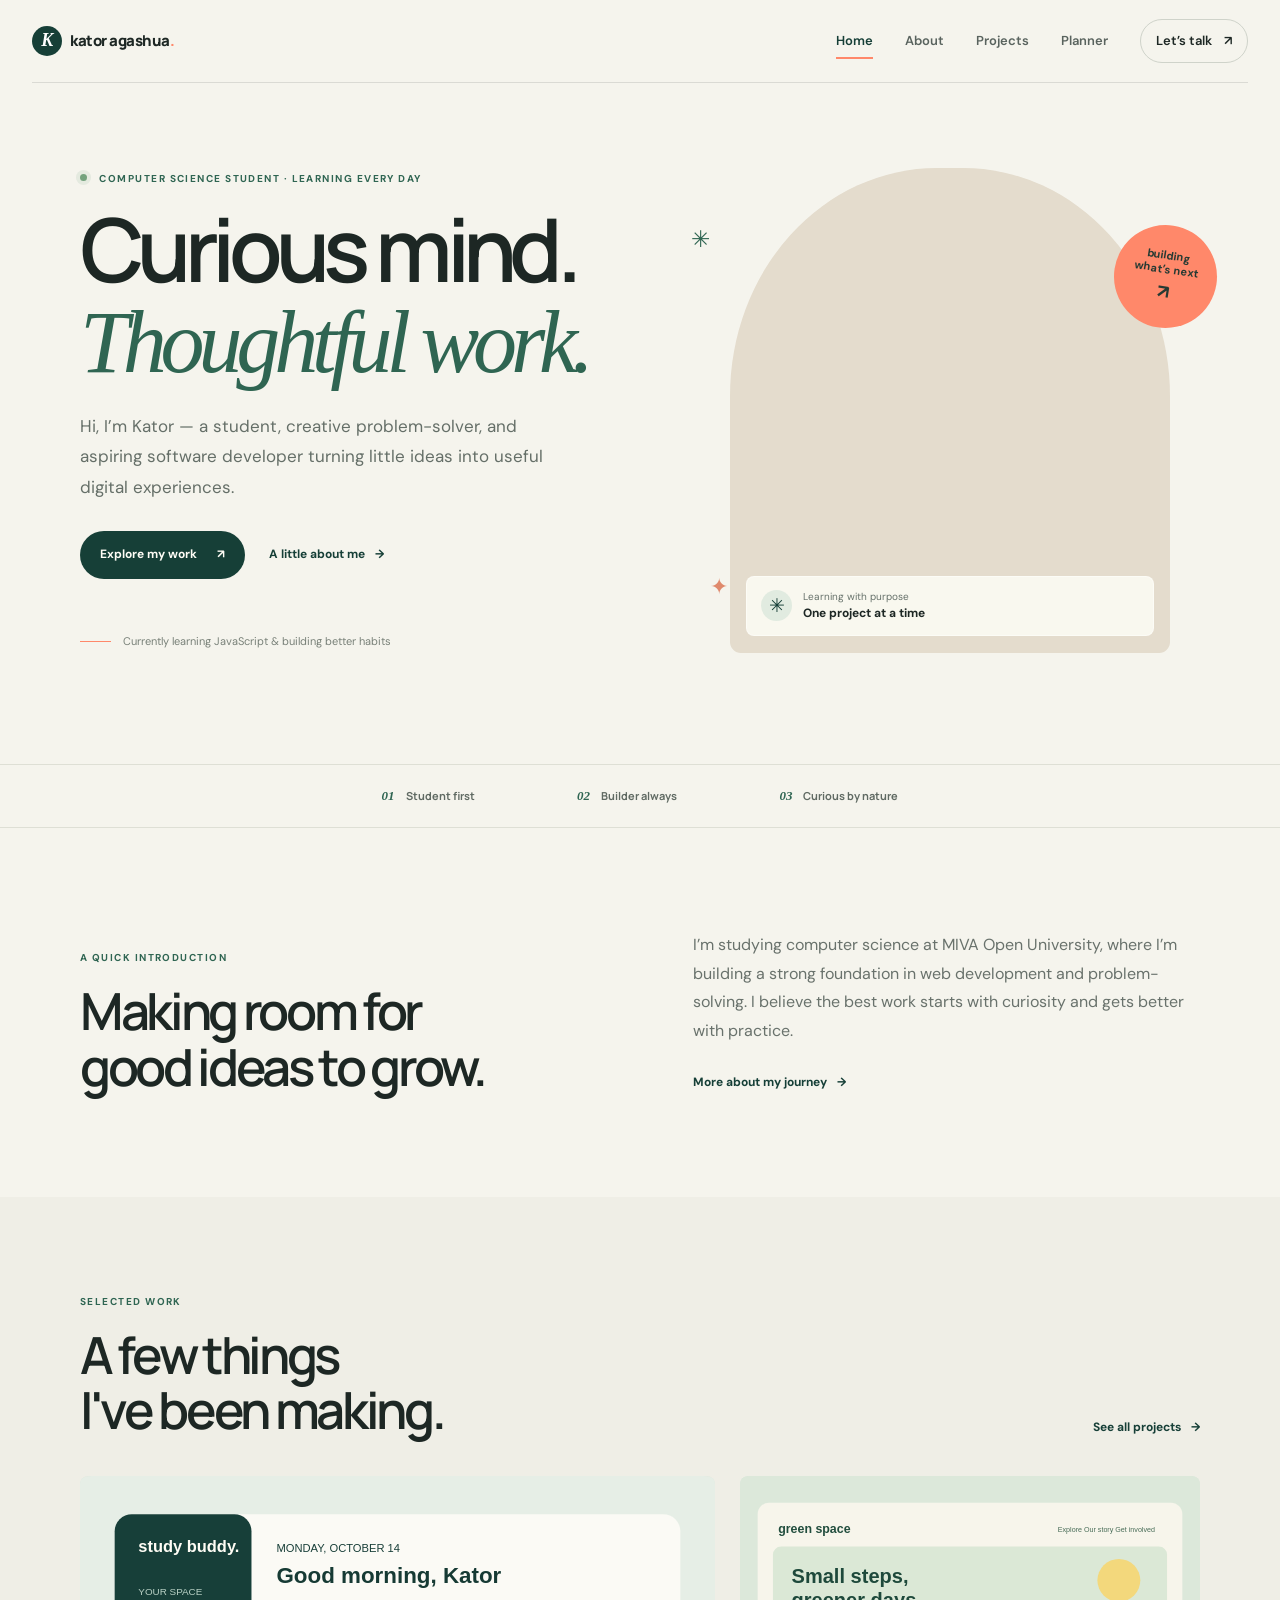
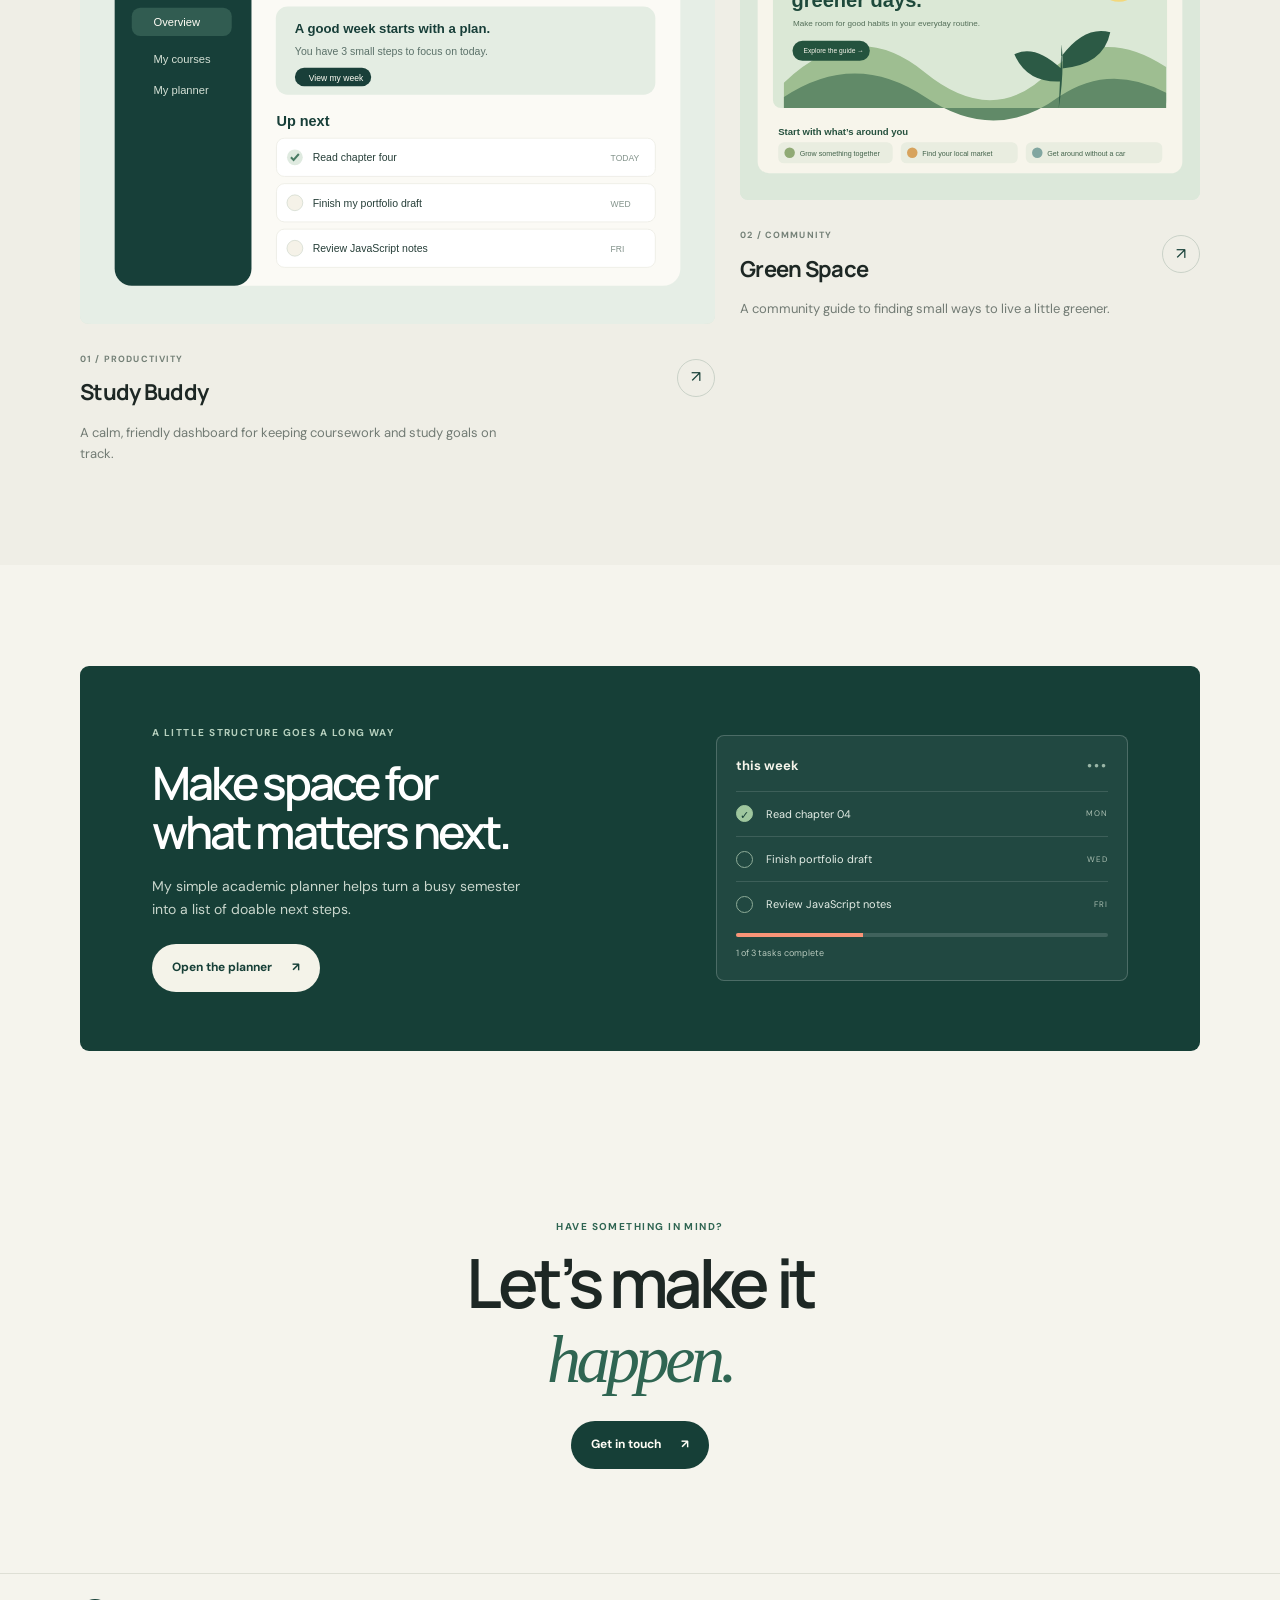
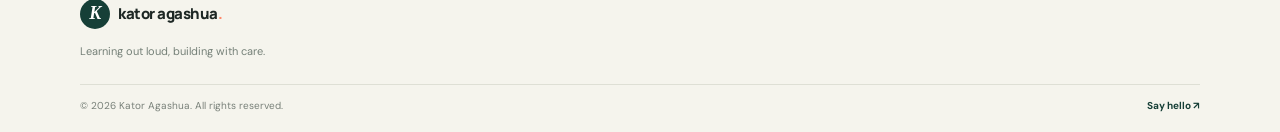
==== index.html @ d17120e2 "Student-portfolio: First commit" ====
<!doctype html>
<html lang="en">
  <head>
    <meta charset="utf-8">
    <meta name="viewport" content="width=device-width, initial-scale=1">
    <meta name="description" content="Meet Kator Agashua, a computer science student creating useful, thoughtful digital experiences.">
    <meta name="theme-color" content="#f5f4ed">
    <title>Kator Agashua — Student Portfolio</title>
    <link rel="preconnect" href="https://fonts.googleapis.com">
    <link rel="preconnect" href="https://fonts.gstatic.com" crossorigin>
    <link href="https://fonts.googleapis.com/css2?family=DM+Sans:wght@400;500;600;700&family=Manrope:wght@400;500;600;700;800&display=swap" rel="stylesheet">
    <link rel="stylesheet" href="styles.css">
    <script src="script.js" defer></script>
  </head>
  <body>
    <a class="skip-link" href="#main">Skip to content</a>
    <header class="site-header">
      <a class="wordmark" href="index.html" aria-label="Kator Agashua home"><span class="wordmark-mark">K</span> kator agashua<span class="wordmark-period">.</span></a>
      <button class="menu-toggle" type="button" aria-expanded="false" aria-controls="primary-nav" aria-label="Open navigation menu"><span></span><span></span></button>
      <nav class="site-nav" id="primary-nav" aria-label="Main navigation">
        <a class="nav-link" href="index.html">Home</a><a class="nav-link" href="about.html">About</a><a class="nav-link" href="projects.html">Projects</a><a class="nav-link" href="planner.html">Planner</a><a class="nav-link nav-contact" href="contact.html">Let’s talk <span aria-hidden="true">↗</span></a>
      </nav>
    </header>
    <main id="main">
      <section class="hero section-wrap">
        <div class="hero-copy">
          <p class="eyebrow"><span class="status-dot"></span> Computer science student · Learning every day</p>
          <h1>Curious mind.<br><span class="highlight">Thoughtful work.</span></h1>
          <p class="hero-lede">Hi, I’m Kator — a student, creative problem-solver, and aspiring software developer turning little ideas into useful digital experiences.</p>
          <div class="hero-actions"><a class="button button-dark" href="projects.html">Explore my work <span aria-hidden="true">↗</span></a><a class="text-link" href="about.html">A little about me <span aria-hidden="true">→</span></a></div>
          <div class="hero-note"><span class="note-line"></span><span>Currently learning JavaScript &amp; building better habits</span></div>
        </div>
        <div class="hero-visual">
          <div class="portrait-frame">
            <img class="portrait-image" src="https://images.unsplash.com/photo-1534528741775-53994a69daeb?auto=format&amp;fit=crop&amp;w=840&amp;q=85" data-fallback="assets/student-portrait.svg" alt="Portrait of Kator">
            <div class="portrait-caption"><span class="caption-icon" aria-hidden="true">✳</span><span>Learning with purpose<br><strong>One project at a time</strong></span></div>
          </div>
          <div class="hero-sticker" aria-hidden="true"><span>building<br>what’s next</span><span class="sticker-arrow">↗</span></div>
          <span class="hero-sparkle sparkle-one" aria-hidden="true">✳</span><span class="hero-sparkle sparkle-two" aria-hidden="true">✦</span>
        </div>
      </section>

      <section class="intro-strip" aria-label="Portfolio introduction">
        <p><span>01</span> Student first</p><p><span>02</span> Builder always</p><p><span>03</span> Curious by nature</p>
      </section>

      <section class="section-wrap home-about section-space">
        <div class="section-heading"><p class="eyebrow">A quick introduction</p><h2>Making room for<br>good ideas to grow.</h2></div>
        <div class="home-about-copy"><p>I’m studying computer science at MIVA Open University, where I’m building a strong foundation in web development and problem-solving. I believe the best work starts with curiosity and gets better with practice.</p><a class="text-link" href="about.html">More about my journey <span aria-hidden="true">→</span></a></div>
      </section>

      <section class="featured-section section-space">
        <div class="section-wrap">
          <div class="section-heading heading-row"><div><p class="eyebrow">Selected work</p><h2>A few things<br>I've been making.</h2></div><a class="text-link desktop-link" href="projects.html">See all projects <span aria-hidden="true">→</span></a></div>
          <div class="project-grid">
            <a class="project-card project-card-large" href="projects.html#study-buddy">
              <img src="assets/study-buddy.svg" alt="Study Buddy dashboard project preview" loading="lazy">
              <div class="project-meta"><div><span class="project-category">01 / PRODUCTIVITY</span><h3>Study Buddy</h3></div><span class="round-arrow" aria-hidden="true">↗</span></div>
              <p>A calm, friendly dashboard for keeping coursework and study goals on track.</p>
            </a>
            <a class="project-card" href="projects.html#green-space">
              <img src="assets/green-space.svg" alt="Green Space community project preview" loading="lazy">
              <div class="project-meta"><div><span class="project-category">02 / COMMUNITY</span><h3>Green Space</h3></div><span class="round-arrow" aria-hidden="true">↗</span></div>
              <p>A community guide to finding small ways to live a little greener.</p>
            </a>
          </div>
          <a class="text-link mobile-link" href="projects.html">See all projects <span aria-hidden="true">→</span></a>
        </div>
      </section>

      <section class="planner-callout section-wrap">
        <div><p class="eyebrow">A little structure goes a long way</p><h2>Make space for<br>what matters next.</h2><p>My simple academic planner helps turn a busy semester into a list of doable next steps.</p><a class="button button-light" href="planner.html">Open the planner <span aria-hidden="true">↗</span></a></div>
        <div class="planner-preview" aria-hidden="true"><div class="preview-top"><span>this week</span><span class="preview-dots">•••</span></div><div class="preview-task"><span class="preview-check checked">✓</span><span>Read chapter 04</span><small>MON</small></div><div class="preview-task"><span class="preview-check"></span><span>Finish portfolio draft</span><small>WED</small></div><div class="preview-task"><span class="preview-check"></span><span>Review JavaScript notes</span><small>FRI</small></div><div class="preview-progress"><span></span></div><small class="preview-caption">1 of 3 tasks complete</small></div>
      </section>

      <section class="closing-cta section-wrap"><p class="eyebrow">Have something in mind?</p><h2>Let’s make it<br><span class="highlight">happen.</span></h2><a class="button button-dark" href="contact.html">Get in touch <span aria-hidden="true">↗</span></a></section>
    </main>
    <footer class="site-footer"><a class="wordmark" href="index.html"><span class="wordmark-mark">K</span> kator agashua<span class="wordmark-period">.</span></a><p>Learning out loud, building with care.</p><div class="footer-bottom"><span>© <span data-current-year>2025</span> Kator Agashua. All rights reserved.</span><a href="contact.html">Say hello <span aria-hidden="true">↗</span></a></div></footer>
  </body>
</html>
---- styles.css ----
:root {
  color-scheme: light;
  --paper: #f5f4ed;
  --paper-dark: #eeede4;
  --ink: #1d2724;
  --muted: #727b74;
  --green: #163f37;
  --green-mid: #2f6552;
  --mint: #dce7dc;
  --coral: #ff886a;
  --line: #dedfd5;
  --serif: Georgia, "Times New Roman", serif;
  --sans: "DM Sans", "Segoe UI", sans-serif;
  --display: "Manrope", "DM Sans", sans-serif;
}

* { box-sizing: border-box; }
html { scroll-behavior: smooth; }
body { margin: 0; background: var(--paper); color: var(--ink); font-family: var(--sans); font-size: 15px; line-height: 1.65; -webkit-font-smoothing: antialiased; }
img, video { display: block; max-width: 100%; }
a { color: inherit; text-decoration: none; }
button, input, textarea { font: inherit; }
button, a { -webkit-tap-highlight-color: transparent; }
::selection { color: var(--ink); background: #c9dbc9; }
:focus-visible { outline: 3px solid #d45d40; outline-offset: 4px; }
.skip-link { position: absolute; z-index: 20; top: 10px; left: 10px; transform: translateY(-160%); border-radius: 6px; background: white; padding: 10px 16px; }
.skip-link:focus { transform: translateY(0); }
.sr-only { position: absolute; width: 1px; height: 1px; padding: 0; margin: -1px; overflow: hidden; clip: rect(0,0,0,0); white-space: nowrap; border: 0; }
.section-wrap { width: min(1120px, calc(100% - 64px)); margin-inline: auto; }
.section-space { padding-block: 104px; }
.site-header { position: relative; z-index: 5; display: flex; align-items: center; justify-content: space-between; width: min(1240px, calc(100% - 64px)); min-height: 83px; margin-inline: auto; border-bottom: 1px solid rgba(29,39,36,.12); }
.wordmark { display: inline-flex; align-items: center; gap: 8px; font-family: var(--display); font-size: 15px; font-weight: 800; letter-spacing: -.5px; }
.wordmark-mark { display: grid; width: 30px; height: 30px; place-items: center; border-radius: 50%; background: var(--green); color: white; font-family: var(--serif); font-size: 18px; font-style: italic; }
.wordmark-period { margin-left: -8px; color: var(--coral); }
.site-nav { display: flex; align-items: center; gap: 32px; }
.nav-link { position: relative; color: #59635e; font-size: 13px; font-weight: 600; transition: color .2s ease; }
.nav-link:hover, .nav-link[aria-current="page"] { color: var(--green); }
.nav-link[aria-current="page"]::after { position: absolute; right: 0; bottom: -7px; left: 0; height: 2px; background: var(--coral); content: ""; }
.nav-contact { display: inline-flex; align-items: center; gap: 12px; border: 1px solid #cfd3ca; border-radius: 30px; padding: 10px 15px; color: var(--ink); }
.nav-contact::after { display: none; }
.nav-contact:hover { border-color: var(--green); background: var(--green); color: white; }
.menu-toggle { display: none; }
.hero { display: grid; grid-template-columns: 1.07fr .93fr; align-items: center; gap: 40px; padding-block: 64px 90px; }
.hero-copy { position: relative; z-index: 1; padding-block: 24px; }
.eyebrow { margin: 0 0 18px; color: var(--green-mid); font-size: 10px; font-weight: 700; letter-spacing: 1.45px; line-height: 1.5; text-transform: uppercase; }
.status-dot { display: inline-block; width: 7px; height: 7px; margin: 0 9px 1px 0; border-radius: 50%; background: #74a27d; box-shadow: 0 0 0 4px #74a27d20; }
h1, h2, h3, p { margin-top: 0; }
h1, h2, h3 { font-family: var(--display); }
h1 { margin-bottom: 23px; font-size: clamp(52px, 7vw, 88px); font-weight: 600; letter-spacing: -.075em; line-height: 1.02; }
h1 .highlight { color: var(--green-mid); font-family: var(--serif); font-weight: 400; font-style: italic; letter-spacing: -.07em; }
.hero-lede { max-width: 475px; margin-bottom: 29px; color: #656f68; font-size: 17px; line-height: 1.8; }
.hero-actions, .project-links { display: flex; align-items: center; gap: 24px; }
.button { display: inline-flex; align-items: center; justify-content: center; gap: 20px; min-height: 48px; border: 0; border-radius: 28px; padding: 13px 20px; font-size: 12px; font-weight: 700; transition: transform .2s ease, background .2s ease; }
.button:hover { transform: translateY(-2px); }
.button-dark { background: var(--green); color: #fffdf6; }
.button-dark:hover { background: #245649; }
.button-light { background: #f4f3e9; color: var(--green); }
.button-light:hover { background: white; }
.text-link { display: inline-flex; align-items: center; gap: 10px; color: var(--green); font-size: 12px; font-weight: 700; }
.text-link span, .nav-contact span, .project-secondary-link span { transition: transform .2s ease; }
.text-link:hover span, .nav-contact:hover span, .project-secondary-link:hover span { transform: translate(3px, -2px); }
.hero-note { display: flex; align-items: center; gap: 12px; margin-top: 53px; color: #788078; font-size: 11px; }
.note-line { width: 31px; height: 1px; background: var(--coral); }
.hero-visual { position: relative; justify-self: end; width: min(100%, 470px); padding: 20px 30px 21px 0; }
.portrait-frame { position: relative; width: 100%; height: 485px; overflow: hidden; border-radius: 47% 47% 11px 11px; background: #e4dccd; }
.portrait-image { width: 100%; height: 100%; object-fit: cover; object-position: center 36%; }
.portrait-caption { position: absolute; right: 16px; bottom: 17px; left: 16px; display: flex; align-items: center; gap: 11px; border: 1px solid #ffffff70; border-radius: 8px; background: #fbfaf1ed; padding: 12px 14px; color: #66716a; font-size: 10px; line-height: 1.55; }
.portrait-caption strong { color: var(--ink); font-size: 12px; }
.caption-icon { display: grid; width: 31px; height: 31px; place-items: center; border-radius: 50%; background: #e1ebe0; color: var(--green); font-size: 19px; }
.hero-sticker { position: absolute; top: 77px; right: -17px; display: flex; width: 103px; height: 103px; flex-direction: column; align-items: center; justify-content: center; transform: rotate(9deg); border-radius: 50%; background: var(--coral); color: #263a33; font-size: 11px; font-weight: 700; line-height: 1.3; text-align: center; }
.sticker-arrow { margin-top: 4px; font-size: 19px; }
.hero-sparkle { position: absolute; color: var(--green-mid); }
.sparkle-one { top: 73px; left: -39px; font-size: 23px; }
.sparkle-two { bottom: 68px; left: -20px; color: #df896c; font-size: 22px; }
.intro-strip { display: flex; justify-content: center; gap: clamp(28px, 8vw, 125px); border-block: 1px solid var(--line); padding: 20px 22px; }
.intro-strip p { margin: 0; color: #606a63; font-family: var(--display); font-size: 11px; font-weight: 700; }
.intro-strip span { margin-right: 9px; color: var(--green-mid); font-family: var(--serif); font-size: 13px; font-style: italic; }
.home-about { display: grid; grid-template-columns: 1fr .95fr; align-items: end; gap: 80px; padding-block: 103px; }
.section-heading h2, .home-about h2, .planner-callout h2, .closing-cta h2, .about-copy h2, .skills-layout h2, .aspirations h2, .media-copy h2 { margin-bottom: 0; font-size: clamp(38px, 4vw, 52px); font-weight: 600; letter-spacing: -.065em; line-height: 1.08; }
.home-about-copy p { margin-bottom: 23px; color: #69726c; font-size: 16px; line-height: 1.8; }
.featured-section { background: #efeee6; padding-block: 97px 100px; }
.heading-row { display: flex; align-items: end; justify-content: space-between; margin-bottom: 39px; }
.heading-row .section-heading, .heading-row h2 { margin: 0; }
.project-grid { display: grid; grid-template-columns: 1.16fr .84fr; gap: 25px; }
.project-card { display: block; min-width: 0; }
.project-card > img { width: 100%; aspect-ratio: 1.42; border-radius: 8px; background: #e1e9de; object-fit: cover; transition: transform .45s cubic-bezier(.2,.8,.2,1); }
.project-card:hover > img { transform: translateY(-5px); }
.project-card:not(.project-card-large) > img { aspect-ratio: 1.42; }
.project-meta { display: flex; align-items: center; justify-content: space-between; margin-top: 21px; }
.project-category { color: #748077; font-size: 9px; font-weight: 700; letter-spacing: 1.15px; }
.project-meta h3 { margin: 5px 0 0; font-size: 22px; letter-spacing: -.7px; }
.round-arrow { display: grid; width: 38px; height: 38px; place-items: center; border: 1px solid #cad2c8; border-radius: 50%; color: var(--green); font-size: 16px; transition: background .2s ease, color .2s ease; }
.project-card:hover .round-arrow { background: var(--green); color: white; }
.project-card > p { max-width: 445px; margin: 11px 0 0; color: var(--muted); font-size: 13px; }
.mobile-link { display: none; }
.planner-callout { display: grid; grid-template-columns: 1fr .85fr; align-items: center; gap: 80px; margin-block: 101px; border-radius: 9px; background: var(--green); padding: 59px 72px; color: white; }
.planner-callout .eyebrow { color: #b6d0be; }
.planner-callout h2 { margin-bottom: 18px; font-size: 46px; }
.planner-callout > div:first-child > p:not(.eyebrow) { max-width: 370px; margin-bottom: 23px; color: #c8d6cc; font-size: 14px; }
.planner-preview { width: 100%; border: 1px solid #ffffff32; border-radius: 8px; background: #ffffff0d; padding: 19px; }
.preview-top { display: flex; justify-content: space-between; margin-bottom: 14px; color: #f5f4ea; font-size: 13px; font-weight: 700; }
.preview-dots { color: #9ab6a7; letter-spacing: 2px; }
.preview-task { display: grid; grid-template-columns: 20px 1fr auto; align-items: center; gap: 10px; border-top: 1px solid #ffffff20; padding-block: 13px; color: #e5eee7; font-size: 11px; }
.preview-task small { color: #a9beb1; font-size: 8px; letter-spacing: 1px; }
.preview-check { display: grid; width: 17px; height: 17px; place-items: center; border: 1px solid #8eac98; border-radius: 50%; font-size: 11px; }
.preview-check.checked { border-color: #9fc79e; background: #9fc79e; color: var(--green); }
.preview-progress { height: 4px; margin-top: 7px; overflow: hidden; border-radius: 5px; background: #ffffff24; }
.preview-progress span { display: block; width: 34%; height: 100%; background: #fa9477; }
.preview-caption { display: block; margin-top: 9px; color: #b6c8bc; font-size: 9px; }
.closing-cta { padding-block: 67px 104px; text-align: center; }
.closing-cta .eyebrow { margin-bottom: 12px; }
.closing-cta h2 { margin-bottom: 25px; font-size: clamp(46px, 6vw, 68px); }
.closing-cta h2 .highlight { color: var(--green-mid); font-family: var(--serif); font-weight: 400; font-style: italic; }
.site-footer { border-top: 1px solid var(--line); padding: 25px max(32px, calc((100% - 1120px)/2)) 17px; }
.site-footer > p { margin: 13px 0 24px; color: #758078; font-size: 11px; }
.footer-bottom { display: flex; justify-content: space-between; gap: 20px; border-top: 1px solid var(--line); padding-top: 13px; color: #788079; font-size: 10px; }
.footer-bottom a { color: var(--green); font-weight: 700; }
.page-main { overflow: hidden; }
.page-hero { padding-block: 91px 73px; }
.page-hero h1 { margin-bottom: 18px; font-size: clamp(58px, 7vw, 86px); }
.page-intro { max-width: 560px; margin: 0; color: #68726b; font-size: 16px; line-height: 1.8; }
.about-story { display: grid; grid-template-columns: .8fr 1fr; align-items: center; gap: 100px; padding-block: 25px 91px; }
.about-photo-wrap { position: relative; width: 100%; max-width: 390px; height: 455px; }
.about-photo { width: 100%; height: 100%; border-radius: 180px 180px 7px 7px; background: #e4dccd; object-fit: cover; object-position: center 36%; }
.photo-stamp { position: absolute; right: -37px; bottom: 39px; display: grid; width: 92px; height: 92px; place-content: center; transform: rotate(8deg); border: 1px solid #f5f4ed; border-radius: 50%; background: var(--coral); color: var(--green); font-size: 12px; font-weight: 700; line-height: 1.25; text-align: center; }
.photo-stamp b { margin-top: 2px; font-size: 19px; }
.about-copy h2, .skills-layout h2, .aspirations h2, .media-copy h2 { margin-bottom: 21px; font-size: 43px; }
.about-copy > p:not(.eyebrow) { margin-bottom: 15px; color: #69726c; font-size: 14px; line-height: 1.85; }
.about-copy .text-link { margin-top: 6px; }
.education-section { display: grid; grid-template-columns: .65fr 1fr; gap: 70px; border-top: 1px solid var(--line); }
.education-section .section-heading h2, .schedule-section .section-heading h2 { font-size: 39px; }
.table-wrap { min-width: 0; overflow-x: auto; }
.data-table { width: 100%; border-collapse: collapse; text-align: left; }
.data-table caption { position: absolute; width: 1px; height: 1px; overflow: hidden; clip: rect(0,0,0,0); white-space: nowrap; }
.data-table th { color: #777f78; font-size: 9px; font-weight: 700; letter-spacing: 1px; text-transform: uppercase; }
.data-table td, .data-table tbody th { border-bottom: 1px solid var(--line); padding: 18px 13px 18px 0; color: #68716a; font-size: 11px; font-weight: 400; text-transform: none; }
.data-table thead th { border-bottom: 1px solid #bfc6bb; padding: 0 13px 12px 0; }
.data-table td strong { color: var(--ink); font-size: 12px; font-weight: 700; }
.sample-note { margin: 13px 0 0; color: #899087; font-size: 10px; font-style: italic; }
.skills-section { background: #eeede5; padding-block: 85px; }
.skills-layout { display: grid; grid-template-columns: .7fr 1fr; gap: 90px; }
.skills-intro { max-width: 290px; margin: 17px 0 0; color: #707971; font-size: 13px; line-height: 1.8; }
.skills-lists { display: grid; grid-template-columns: 1fr 1fr; gap: 30px; padding-top: 8px; }
.skill-group h3, .interests-card h3 { margin-bottom: 16px; font-size: 15px; }
.pill-list, .interest-tags { display: flex; flex-wrap: wrap; gap: 8px; margin: 0; padding: 0; list-style: none; }
.pill-list li, .interest-tags li { border: 1px solid #d4dacf; border-radius: 22px; padding: 7px 11px; color: #4c6256; font-size: 10px; }
.pill-list-soft li { border-color: #ddd9d2; background: #f4f3ec; color: #757468; }
.aspirations { display: grid; grid-template-columns: 1fr .8fr; align-items: center; gap: 90px; }
.aspirations-copy > p:not(.eyebrow), .media-copy > p:not(.eyebrow) { max-width: 460px; margin-bottom: 0; color: #6b756e; font-size: 14px; line-height: 1.9; }
.aspirations-copy h2 { margin-bottom: 16px; }
.interests-card { position: relative; overflow: hidden; border-radius: 8px; background: #e6eee5; padding: 35px; }
.interests-star { position: absolute; top: 18px; right: 21px; color: var(--green-mid); font-size: 27px; }
.interests-card h3 { margin-bottom: 9px; }
.interests-card > p { max-width: 360px; color: #68766d; font-size: 12px; line-height: 1.8; }
.interest-tags li { border-color: #ccdacb; background: #eff3ea; }
.media-section { display: grid; grid-template-columns: .65fr 1fr; align-items: center; gap: 75px; border-top: 1px solid var(--line); }
.media-copy h2 { font-size: 39px; }
.video-card { margin: 0; }
.video-card video { width: 100%; max-height: 335px; border-radius: 8px; background: #e3eadf; object-fit: cover; }
.video-card figcaption { margin-top: 10px; color: #778078; font-size: 10px; }
.projects-list { padding-bottom: 30px; }
.project-detail { display: grid; grid-template-columns: 1fr .82fr; align-items: center; gap: 79px; padding-block: 22px 82px; scroll-margin-top: 30px; }
.project-detail-reverse .detail-image { order: 2; }
.project-detail-reverse .detail-copy { order: 1; }
.detail-image { position: relative; display: grid; min-height: 325px; place-items: center; overflow: hidden; border-radius: 8px; padding: 24px; }
.image-cream { background: #e6eee6; }
.image-green { background: #dce8da; }
.image-lilac { background: #ece7f1; }
.detail-image img { width: 100%; border-radius: 5px; box-shadow: 0 13px 36px #33463b1c; }
.detail-number { position: absolute; top: 15px; left: 17px; color: #55685a; font-family: var(--serif); font-size: 12px; font-style: italic; }
.detail-copy .eyebrow { margin-bottom: 12px; font-size: 9px; }
.detail-copy h2 { margin-bottom: 12px; font-size: 37px; font-weight: 600; letter-spacing: -1.6px; }
.detail-copy > p:not(.eyebrow) { margin-bottom: 15px; color: #6b756d; font-size: 13px; line-height: 1.8; }
.project-highlights { display: grid; gap: 7px; margin: 0 0 20px; padding: 0; list-style: none; }
.project-highlights li { display: flex; align-items: start; gap: 8px; color: #55635b; font-size: 11px; }
.project-highlights li::before { margin-top: -1px; color: #608265; content: "✳"; font-size: 10px; }
.project-links { flex-wrap: wrap; gap: 13px 20px; }
.project-links .text-link, .project-secondary-link { font-size: 10px; }
.project-secondary-link { display: inline-flex; align-items: center; gap: 6px; color: #788078; font-weight: 600; }
.project-note { display: flex; align-items: center; gap: 13px; margin-block: 13px 20px; border-block: 1px solid var(--line); padding-block: 19px; }
.project-note > span { color: var(--green-mid); font-size: 22px; }
.project-note p { margin: 0; color: #758077; font-size: 11px; }
.planner-page-hero { padding-bottom: 48px; }
.planner-layout { display: grid; grid-template-columns: 1fr 300px; align-items: start; gap: 35px; padding-bottom: 74px; }
.task-panel { min-height: 370px; border: 1px solid #e1e2d9; border-radius: 9px; background: #fbfaf5; padding: 28px; }
.task-panel-heading { display: flex; align-items: center; justify-content: space-between; margin-bottom: 18px; }
.task-panel-heading .eyebrow { margin-bottom: 5px; font-size: 9px; }
.task-panel-heading h2, .week-panel h2 { margin-bottom: 0; font-size: 26px; letter-spacing: -.9px; }
.task-count { border-radius: 18px; background: #e9eee5; padding: 6px 11px; color: #4d6856; font-size: 10px; font-weight: 700; }
.task-form { display: grid; grid-template-columns: 1fr 155px auto; gap: 9px; }
.task-form input, .form-field input, .form-field textarea { width: 100%; border: 1px solid #dedfd6; border-radius: 5px; background: #fffefa; color: var(--ink); outline: none; transition: border-color .2s ease, box-shadow .2s ease; }
.task-form input { min-width: 0; height: 45px; padding: 0 12px; font-size: 11px; }
.task-form input:focus, .form-field input:focus, .form-field textarea:focus { border-color: #62856d; box-shadow: 0 0 0 3px #73927920; }
.task-form input::placeholder, .form-field input::placeholder, .form-field textarea::placeholder { color: #9a9e95; }
.task-form input[type="date"] { color: #767d76; font-size: 10px; }
.add-task-button { min-height: 45px; gap: 10px; border-radius: 5px; padding: 9px 13px; font-size: 10px; white-space: nowrap; }
.add-task-button span { font-size: 16px; }
.task-filters { display: flex; gap: 17px; margin-top: 24px; border-bottom: 1px solid #e5e5dd; }
.filter-button { position: relative; display: inline-flex; align-items: center; gap: 6px; border: 0; background: transparent; padding: 0 0 11px; color: #838980; cursor: pointer; font-size: 10px; font-weight: 600; }
.filter-button span { color: #969d94; font-size: 9px; }
.filter-button.is-active { color: var(--green); }
.filter-button.is-active::after { position: absolute; right: 0; bottom: -1px; left: 0; height: 2px; background: var(--green-mid); content: ""; }
.task-list { min-height: 92px; margin: 0; padding: 0; list-style: none; }
.task-item { display: grid; grid-template-columns: 1fr auto 29px; align-items: center; gap: 12px; min-height: 54px; border-bottom: 1px solid #eeeee7; }
.task-label { display: grid; grid-template-columns: 0 19px 1fr; align-items: center; gap: 11px; min-width: 0; cursor: pointer; }
.task-label input { position: absolute; width: 1px; height: 1px; opacity: 0; }
.task-check-visual { display: grid; width: 18px; height: 18px; place-items: center; border: 1px solid #c9d1c8; border-radius: 50%; color: white; font-size: 11px; }
.task-label input:checked + .task-check-visual { border-color: #587d62; background: #587d62; }
.task-label input:checked + .task-check-visual::before { content: "✓"; }
.task-label input:focus-visible + .task-check-visual { outline: 3px solid #d45d40; outline-offset: 3px; }
.task-title { overflow-wrap: anywhere; color: #424d46; font-size: 11px; }
.is-complete .task-title { color: #9aa198; text-decoration: line-through; }
.task-details { color: #858e85; font-size: 9px; }
.task-delete { width: 28px; height: 28px; border: 0; border-radius: 50%; background: transparent; color: #8b938b; cursor: pointer; font-size: 20px; line-height: 1; }
.task-delete:hover { background: #f3e7e1; color: #a34a34; }
.task-empty { padding: 25px 10px 13px; text-align: center; }
.task-empty > span { color: #719174; font-size: 20px; }
.task-empty h3 { margin: 5px 0; font-size: 15px; }
.task-empty p { margin: 0; color: #828a81; font-size: 11px; }
.task-empty[hidden] { display: none; }
.planner-footnote { margin: 12px 0 0; color: #979d94; font-size: 9px; }
.storage-notice { margin: 10px 0; color: #9b543d; font-size: 11px; }
.week-panel { position: relative; min-height: 371px; overflow: hidden; border-radius: 8px; background: #e5ede3; padding: 25px; }
.week-panel .eyebrow { font-size: 9px; }
.week-panel h2 { margin-bottom: 10px; font-size: 27px; }
.week-panel > p:not(.eyebrow) { position: relative; z-index: 1; max-width: 225px; margin-bottom: 0; color: #69776b; font-size: 11px; line-height: 1.8; }
.week-panel .text-link { position: absolute; bottom: 21px; left: 22px; font-size: 9px; }
.week-illustration { position: relative; height: 100px; margin-top: 10px; }
.sun-shape { position: absolute; top: 0; right: 14px; color: #e5a078; font-size: 37px; }
.plant-stem { position: absolute; right: 94px; bottom: 17px; width: 3px; height: 79px; transform: rotate(7deg); border-radius: 4px; background: #587b58; }
.plant-leaf { position: absolute; right: 92px; bottom: 68px; width: 26px; height: 14px; border-radius: 100% 0 100% 0; background: #7d9d76; }
.leaf-left { right: 112px; bottom: 57px; transform: rotate(192deg); }
.leaf-right { right: 81px; bottom: 42px; transform: rotate(12deg); }
.plant-pot { position: absolute; right: 76px; bottom: 4px; width: 47px; height: 32px; clip-path: polygon(0 0,100% 0,85% 100%,15% 100%); background: #d48667; }
.schedule-section { display: grid; grid-template-columns: .65fr 1fr; gap: 70px; border-top: 1px solid var(--line); }
.schedule-dot { display: inline-block; width: 7px; height: 7px; margin-right: 5px; border-radius: 50%; background: #799eb1; }
.dot-green { background: #719174; }
.dot-orange { background: #d38e67; }
.contact-layout { display: grid; grid-template-columns: .78fr 1fr; gap: 100px; padding-block: 20px 70px; }
.contact-aside { position: relative; overflow: hidden; border-radius: 8px; background: #e5ede3; padding: 40px 37px; }
.contact-aside-mark { position: absolute; top: 15px; right: 20px; color: #769478; font-size: 33px; }
.contact-aside h2 { margin-bottom: 17px; font-size: 37px; letter-spacing: -1.5px; line-height: 1.1; }
.contact-aside > p:not(.eyebrow):not(.sample-note) { max-width: 340px; margin-bottom: 26px; color: #68766d; font-size: 12px; line-height: 1.8; }
.contact-email { display: inline-block; border-bottom: 1px solid #99ae9b; padding-bottom: 3px; color: var(--green); font-size: 12px; font-weight: 700; }
.contact-email span { margin-left: 6px; }
.contact-form { display: grid; align-content: start; gap: 19px; padding-top: 12px; }
.form-row { display: grid; grid-template-columns: 1fr 1fr; gap: 16px; }
.form-field { display: grid; align-content: start; gap: 7px; }
.form-field label { color: #47544c; font-size: 11px; font-weight: 700; }
.form-field label span { color: #d16c50; }
.form-field input { height: 45px; padding: 0 12px; font-size: 11px; }
.form-field textarea { min-height: 130px; resize: vertical; padding: 12px; font-size: 11px; line-height: 1.7; }
.form-field input[aria-invalid="true"], .form-field textarea[aria-invalid="true"] { border-color: #bd644c; }
.field-hint, .field-error { color: #838a81; font-size: 9px; }
.field-error { min-height: 0; color: #a44732; }
.field-error:empty { display: none; }
.form-submit { justify-self: start; min-width: 151px; cursor: pointer; }
.form-status { min-height: 18px; margin: -10px 0 0; color: #3c6747; font-size: 11px; line-height: 1.6; }
.contact-bottom { display: flex; align-items: center; justify-content: space-between; border-top: 1px solid var(--line); padding-block: 24px; }
.contact-bottom p { margin: 0; font-family: var(--display); font-size: 15px; font-weight: 700; }
.contact-bottom p span { margin-left: 4px; color: #dc8567; }
.contact-bottom > span { color: #7d847b; font-size: 10px; }

@media (min-width: 1400px) {
  .hero { padding-block: 82px 102px; }
  .portrait-frame { height: 525px; }
}

@media (max-width: 900px) {
  .section-wrap, .site-header { width: min(100% - 42px, 700px); }
  .site-nav { gap: 20px; }
  .hero { grid-template-columns: 1fr .83fr; gap: 15px; padding-block: 61px 70px; }
  h1 { font-size: clamp(53px, 8vw, 72px); }
  .portrait-frame { height: 400px; }
  .home-about { gap: 42px; }
  .planner-callout { gap: 35px; padding: 48px; }
  .about-story { gap: 58px; }
  .education-section, .schedule-section { gap: 38px; }
  .skills-layout { gap: 45px; }
  .aspirations { gap: 45px; }
  .project-detail { gap: 40px; }
  .detail-image { min-height: 270px; padding: 17px; }
  .planner-layout { grid-template-columns: 1fr 255px; gap: 20px; }
  .task-panel { padding: 22px; }
  .task-form { grid-template-columns: 1fr 130px auto; gap: 6px; }
  .contact-layout { gap: 50px; }
}

@media (max-width: 640px) {
  body { font-size: 14px; }
  .section-wrap, .site-header { width: calc(100% - 38px); }
  .site-header { min-height: 70px; }
  .menu-toggle { display: flex; width: 41px; height: 41px; flex-direction: column; align-items: center; justify-content: center; gap: 5px; border: 1px solid #d3d8ce; border-radius: 50%; background: transparent; }
  .menu-toggle span { display: block; width: 15px; height: 1.5px; border-radius: 2px; background: var(--green); transition: transform .2s ease; }
  .menu-toggle[aria-expanded="true"] span:first-child { transform: translateY(3.25px) rotate(45deg); }
  .menu-toggle[aria-expanded="true"] span:last-child { transform: translateY(-3.25px) rotate(-45deg); }
  .site-nav { position: absolute; top: 60px; right: 0; left: 0; display: none; align-items: stretch; gap: 0; border: 1px solid var(--line); border-radius: 8px; background: var(--paper); padding: 9px 15px; box-shadow: 0 14px 28px #25342c12; }
  .site-nav.is-open { display: flex; flex-direction: column; }
  .nav-link { border-bottom: 1px solid #e6e5dc; padding: 12px 4px; font-size: 13px; }
  .nav-link:last-child { border-bottom: 0; }
  .nav-link[aria-current="page"]::after { display: none; }
  .nav-contact { align-self: start; margin-top: 9px; border: 1px solid #cfd3ca; padding: 9px 13px; }
  .hero { grid-template-columns: 1fr; gap: 31px; padding-block: 48px 45px; }
  .hero-copy { padding: 0; }
  .eyebrow { margin-bottom: 14px; font-size: 9px; letter-spacing: 1.2px; }
  h1 { margin-bottom: 18px; font-size: clamp(51px, 12vw, 70px); }
  .hero-lede { max-width: 445px; margin-bottom: 23px; font-size: 15px; }
  .hero-actions { flex-wrap: wrap; gap: 16px; }
  .button { min-height: 45px; padding: 12px 16px; font-size: 11px; }
  .text-link { font-size: 11px; }
  .hero-note { margin-top: 28px; font-size: 9px; }
  .hero-visual { justify-self: center; width: min(100%, 365px); padding: 12px 17px 10px 0; }
  .portrait-frame { height: 385px; }
  .hero-sticker { top: 50px; right: 0; width: 83px; height: 83px; font-size: 9px; }
  .sticker-arrow { font-size: 15px; }
  .sparkle-one { top: 50px; left: -17px; font-size: 17px; }
  .sparkle-two { bottom: 50px; left: -12px; font-size: 17px; }
  .intro-strip { justify-content: space-between; gap: 8px; padding: 17px 18px; }
  .intro-strip p { font-size: 9px; }
  .intro-strip span { margin-right: 4px; font-size: 10px; }
  .section-space { padding-block: 68px; }
  .home-about { grid-template-columns: 1fr; gap: 17px; padding-block: 65px; }
  .section-heading h2, .home-about h2, .planner-callout h2, .closing-cta h2, .about-copy h2, .skills-layout h2, .aspirations h2, .media-copy h2 { font-size: 39px; }
  .home-about-copy p { margin-bottom: 16px; font-size: 14px; }
  .featured-section { padding-block: 66px; }
  .heading-row { align-items: end; margin-bottom: 25px; }
  .heading-row .eyebrow { margin-bottom: 10px; }
  .heading-row h2 { font-size: 37px; }
  .desktop-link { display: none; }
  .project-grid { grid-template-columns: 1fr; gap: 31px; }
  .project-card > img { aspect-ratio: 1.42; }
  .project-meta { margin-top: 15px; }
  .project-meta h3 { font-size: 19px; }
  .project-card > p { font-size: 12px; }
  .mobile-link { display: inline-flex; margin-top: 24px; }
  .planner-callout { grid-template-columns: 1fr; gap: 30px; margin-block: 57px; border-radius: 6px; padding: 31px 25px; }
  .planner-callout h2 { margin-bottom: 13px; font-size: 38px; }
  .planner-callout > div:first-child > p:not(.eyebrow) { font-size: 12px; }
  .planner-preview { padding: 15px; }
  .closing-cta { padding-block: 48px 70px; }
  .closing-cta .eyebrow { margin-bottom: 9px; }
  .closing-cta h2 { margin-bottom: 20px; font-size: 47px; }
  .site-footer { padding: 22px 19px 14px; }
  .footer-bottom { font-size: 9px; }
  .page-hero { padding-block: 57px 39px; }
  .page-hero h1 { margin-bottom: 14px; font-size: clamp(52px, 12vw, 68px); }
  .page-intro { font-size: 14px; line-height: 1.75; }
  .about-story { grid-template-columns: 1fr; gap: 39px; padding-block: 12px 59px; }
  .about-photo-wrap { justify-self: center; max-width: 320px; height: 362px; }
  .photo-stamp { right: -12px; bottom: 24px; width: 77px; height: 77px; font-size: 10px; }
  .about-copy h2, .skills-layout h2, .aspirations h2, .media-copy h2 { margin-bottom: 14px; font-size: 37px; }
  .about-copy > p:not(.eyebrow) { font-size: 13px; }
  .education-section, .schedule-section { grid-template-columns: 1fr; gap: 25px; padding-block: 58px; }
  .education-section .section-heading h2, .schedule-section .section-heading h2 { font-size: 35px; }
  .data-table { min-width: 560px; }
  .schedule-table { min-width: 440px; }
  .data-table td, .data-table tbody th { padding-block: 15px; }
  .skills-section { padding-block: 61px; }
  .skills-layout { grid-template-columns: 1fr; gap: 30px; }
  .skills-intro { max-width: 400px; margin-top: 12px; }
  .skills-lists { gap: 15px; }
  .pill-list { gap: 6px; }
  .pill-list li { padding: 6px 8px; font-size: 9px; }
  .skill-group h3 { margin-bottom: 11px; font-size: 13px; }
  .aspirations { grid-template-columns: 1fr; gap: 26px; }
  .aspirations-copy > p:not(.eyebrow), .media-copy > p:not(.eyebrow) { font-size: 13px; }
  .interests-card { padding: 27px 23px; }
  .media-section { grid-template-columns: 1fr; gap: 23px; }
  .video-card video { max-height: 250px; }
  .project-detail { grid-template-columns: 1fr; gap: 24px; padding-block: 12px 55px; }
  .project-detail-reverse .detail-image, .project-detail-reverse .detail-copy { order: initial; }
  .detail-image { min-height: 0; aspect-ratio: 1.25; padding: 17px; }
  .detail-copy h2 { font-size: 33px; }
  .detail-copy > p:not(.eyebrow) { font-size: 12px; }
  .project-note { align-items: flex-start; margin-block: 0 20px; padding-block: 15px; }
  .project-note p { font-size: 10px; }
  .planner-page-hero { padding-bottom: 31px; }
  .planner-layout { grid-template-columns: 1fr; gap: 16px; padding-bottom: 42px; }
  .task-panel { min-height: auto; padding: 18px 14px; }
  .task-panel-heading h2 { font-size: 23px; }
  .task-form { grid-template-columns: 1fr auto; gap: 8px; }
  .task-form input:first-of-type { grid-column: 1 / -1; }
  .task-form input[type="date"] { grid-column: 1; }
  .add-task-button { grid-column: 2; grid-row: 2; }
  .task-filters { margin-top: 20px; }
  .task-item { grid-template-columns: 1fr auto 28px; gap: 6px; }
  .task-title { font-size: 10px; }
  .week-panel { min-height: 290px; }
  .week-panel .text-link { bottom: 18px; }
  .week-illustration { height: 66px; }
  .plant-stem { right: 84px; height: 56px; }
  .sun-shape { top: 0; right: 7px; font-size: 31px; }
  .plant-leaf { right: 83px; bottom: 48px; }
  .leaf-left { right: 103px; bottom: 38px; }
  .leaf-right { right: 72px; bottom: 26px; }
  .plant-pot { right: 66px; width: 47px; height: 26px; }
  .contact-layout { grid-template-columns: 1fr; gap: 27px; padding-block: 12px 47px; }
  .contact-aside { padding: 29px 25px; }
  .contact-aside h2 { font-size: 33px; }
  .contact-form { gap: 15px; padding-top: 0; }
  .form-row { grid-template-columns: 1fr; gap: 15px; }
  .contact-bottom { align-items: start; gap: 6px; flex-direction: column; padding-block: 18px; }
}

@media (prefers-reduced-motion: reduce) {
  *, *::before, *::after { scroll-behavior: auto !important; animation-duration: .01ms !important; animation-iteration-count: 1 !important; transition-duration: .01ms !important; }
}
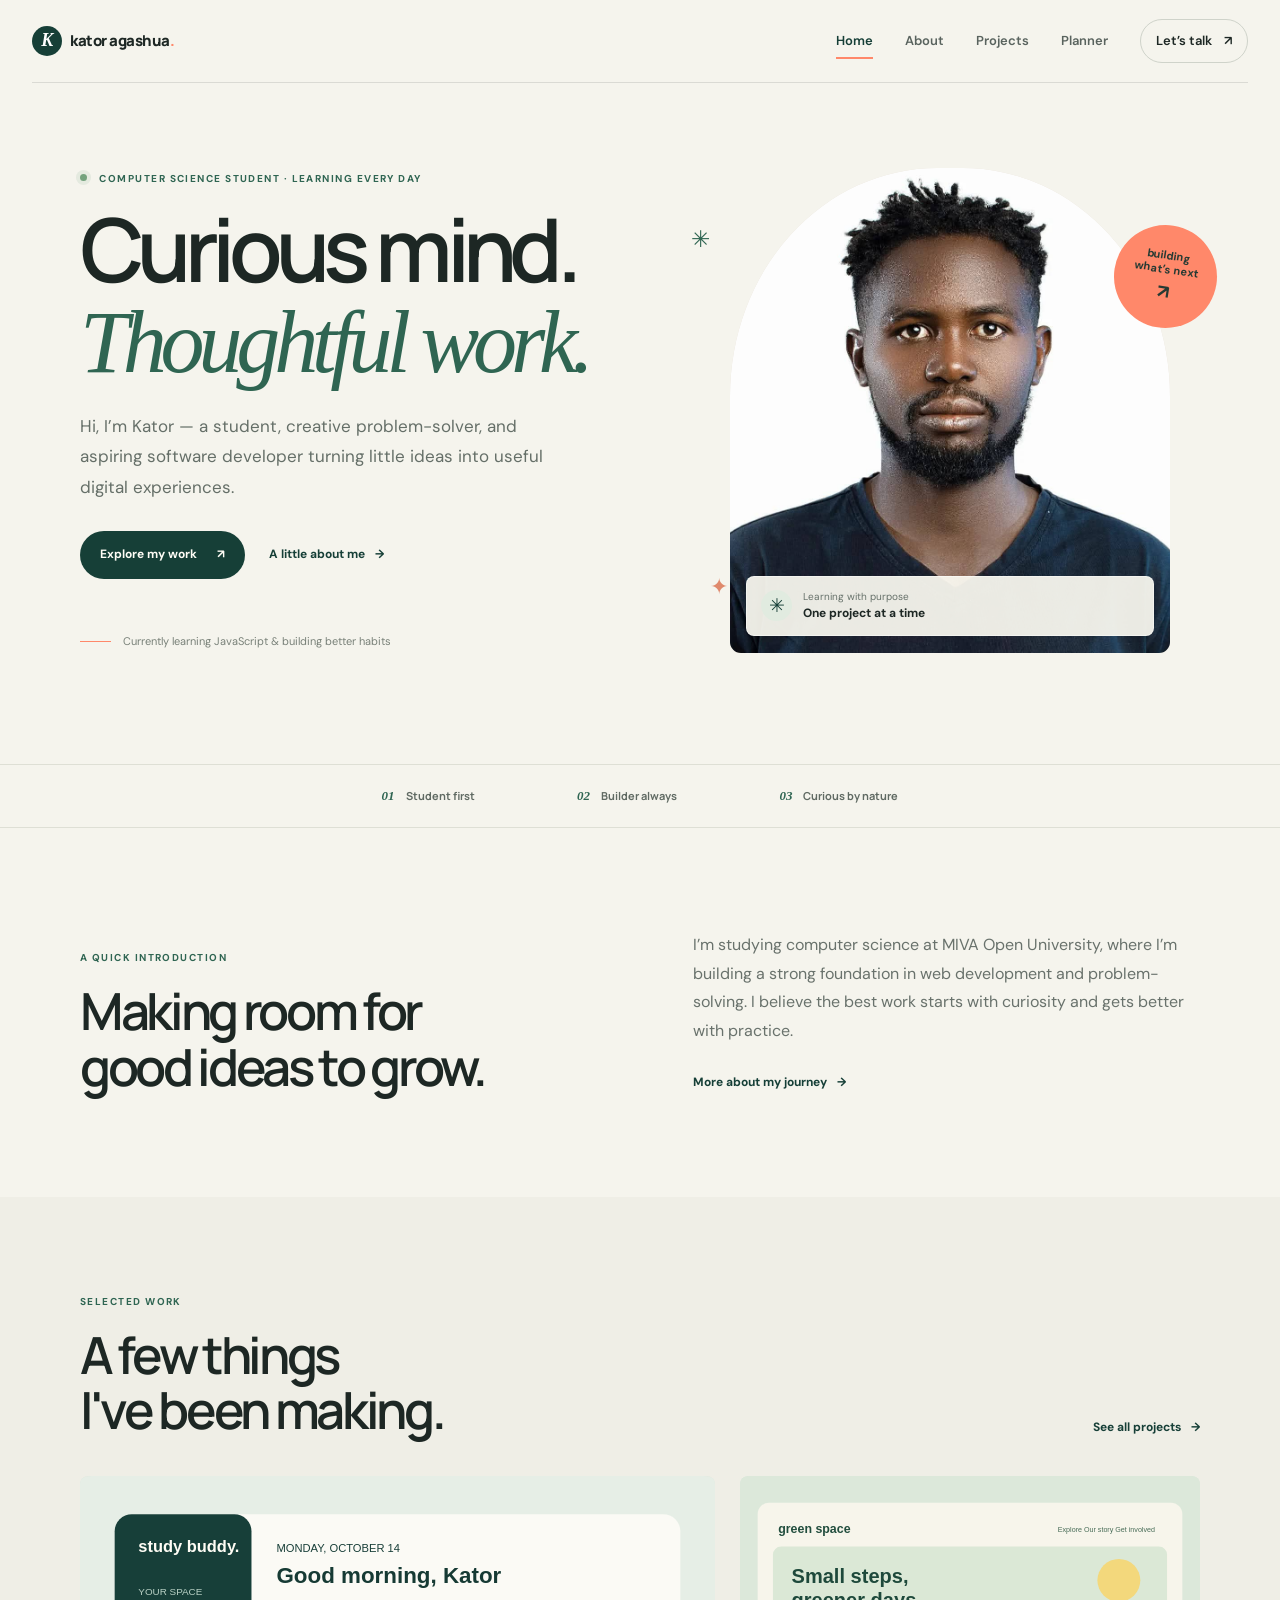
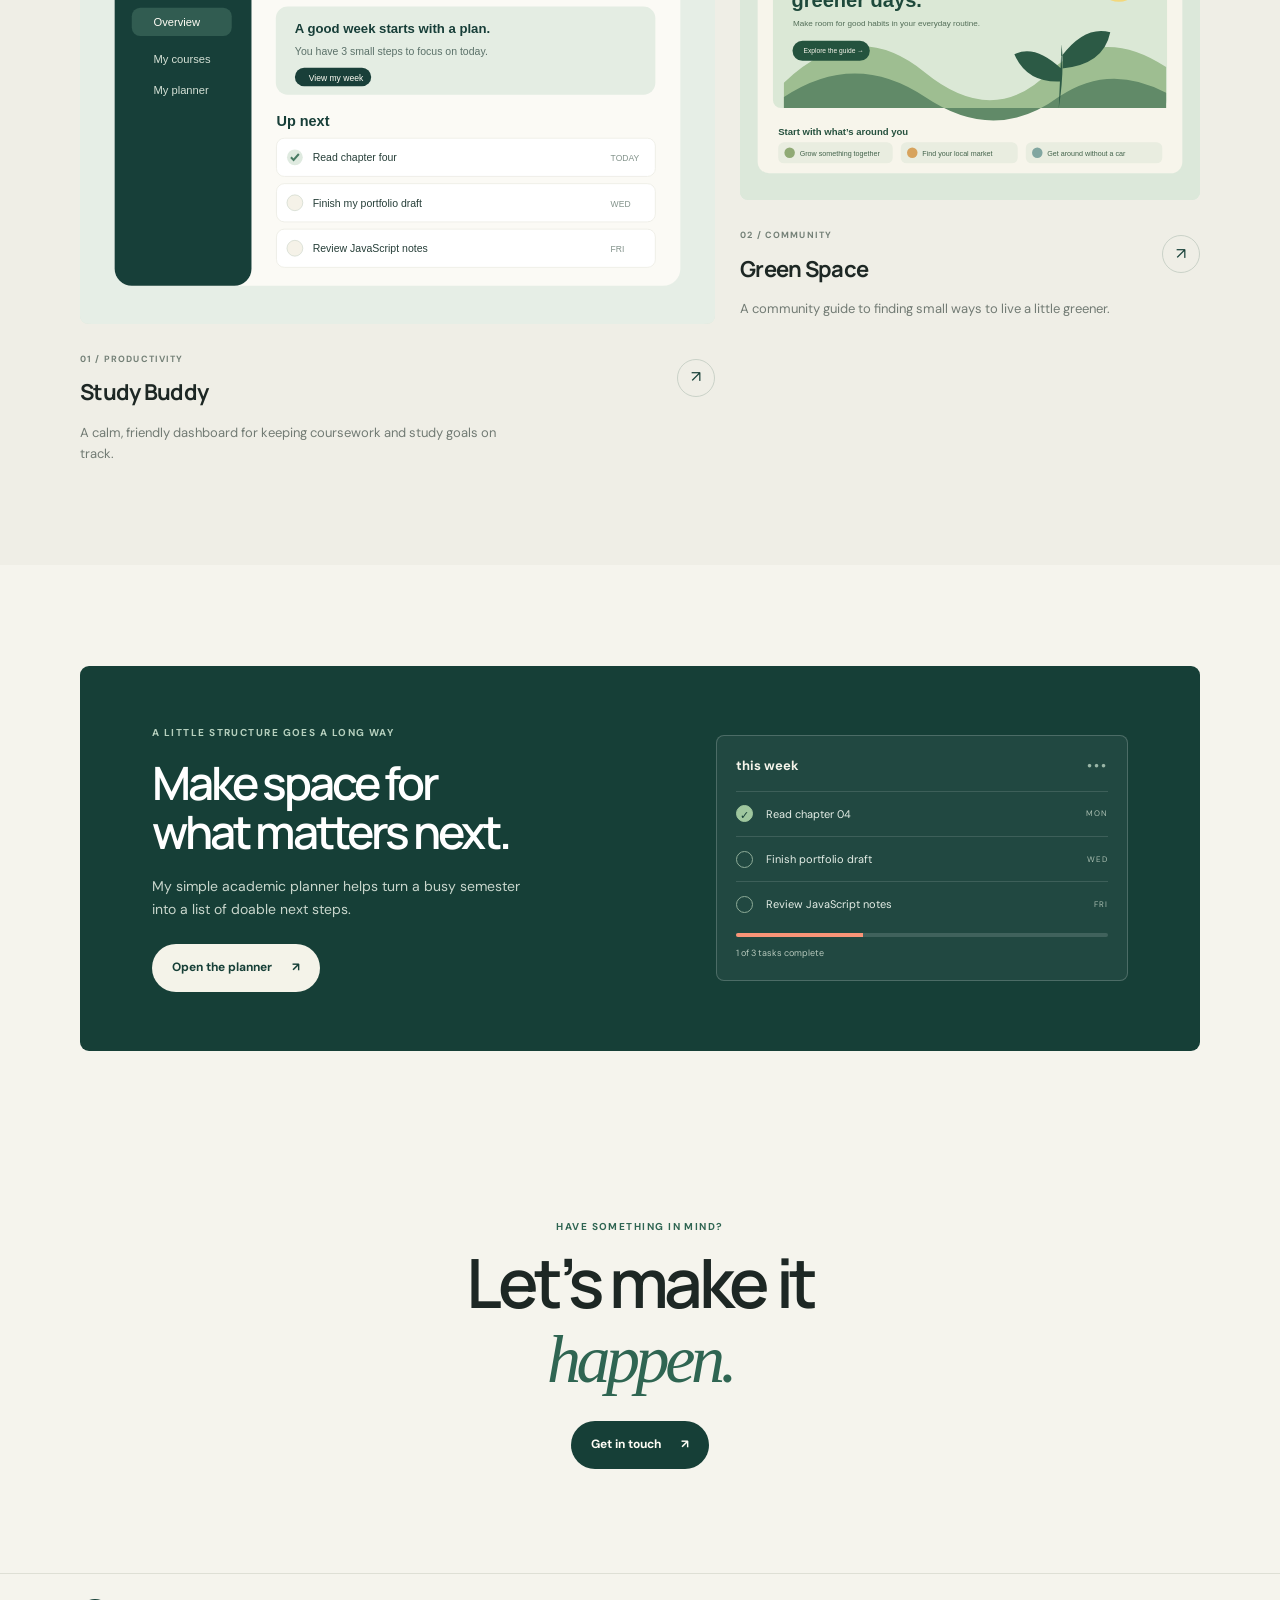
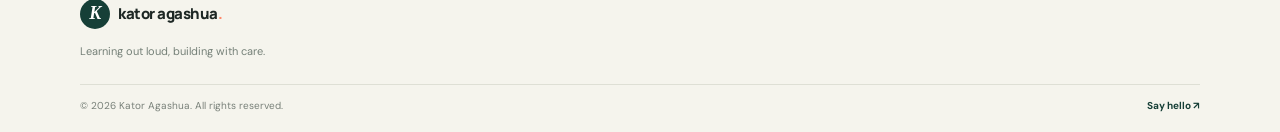
==== commit 5f9de8c6: "Student-portfolio: Changed student image" ====
--- a/index.html
+++ b/index.html
@@ -32,7 +32,7 @@
         </div>
         <div class="hero-visual">
           <div class="portrait-frame">
-            <img class="portrait-image" src="https://images.unsplash.com/photo-1534528741775-53994a69daeb?auto=format&amp;fit=crop&amp;w=840&amp;q=85" data-fallback="assets/student-portrait.svg" alt="Portrait of Kator">
+            <img class="portrait-image" src="/assets/kator.jpeg" data-fallback="assets/student-portrait.svg" alt="Portrait of Kator">
             <div class="portrait-caption"><span class="caption-icon" aria-hidden="true">✳</span><span>Learning with purpose<br><strong>One project at a time</strong></span></div>
           </div>
           <div class="hero-sticker" aria-hidden="true"><span>building<br>what’s next</span><span class="sticker-arrow">↗</span></div>
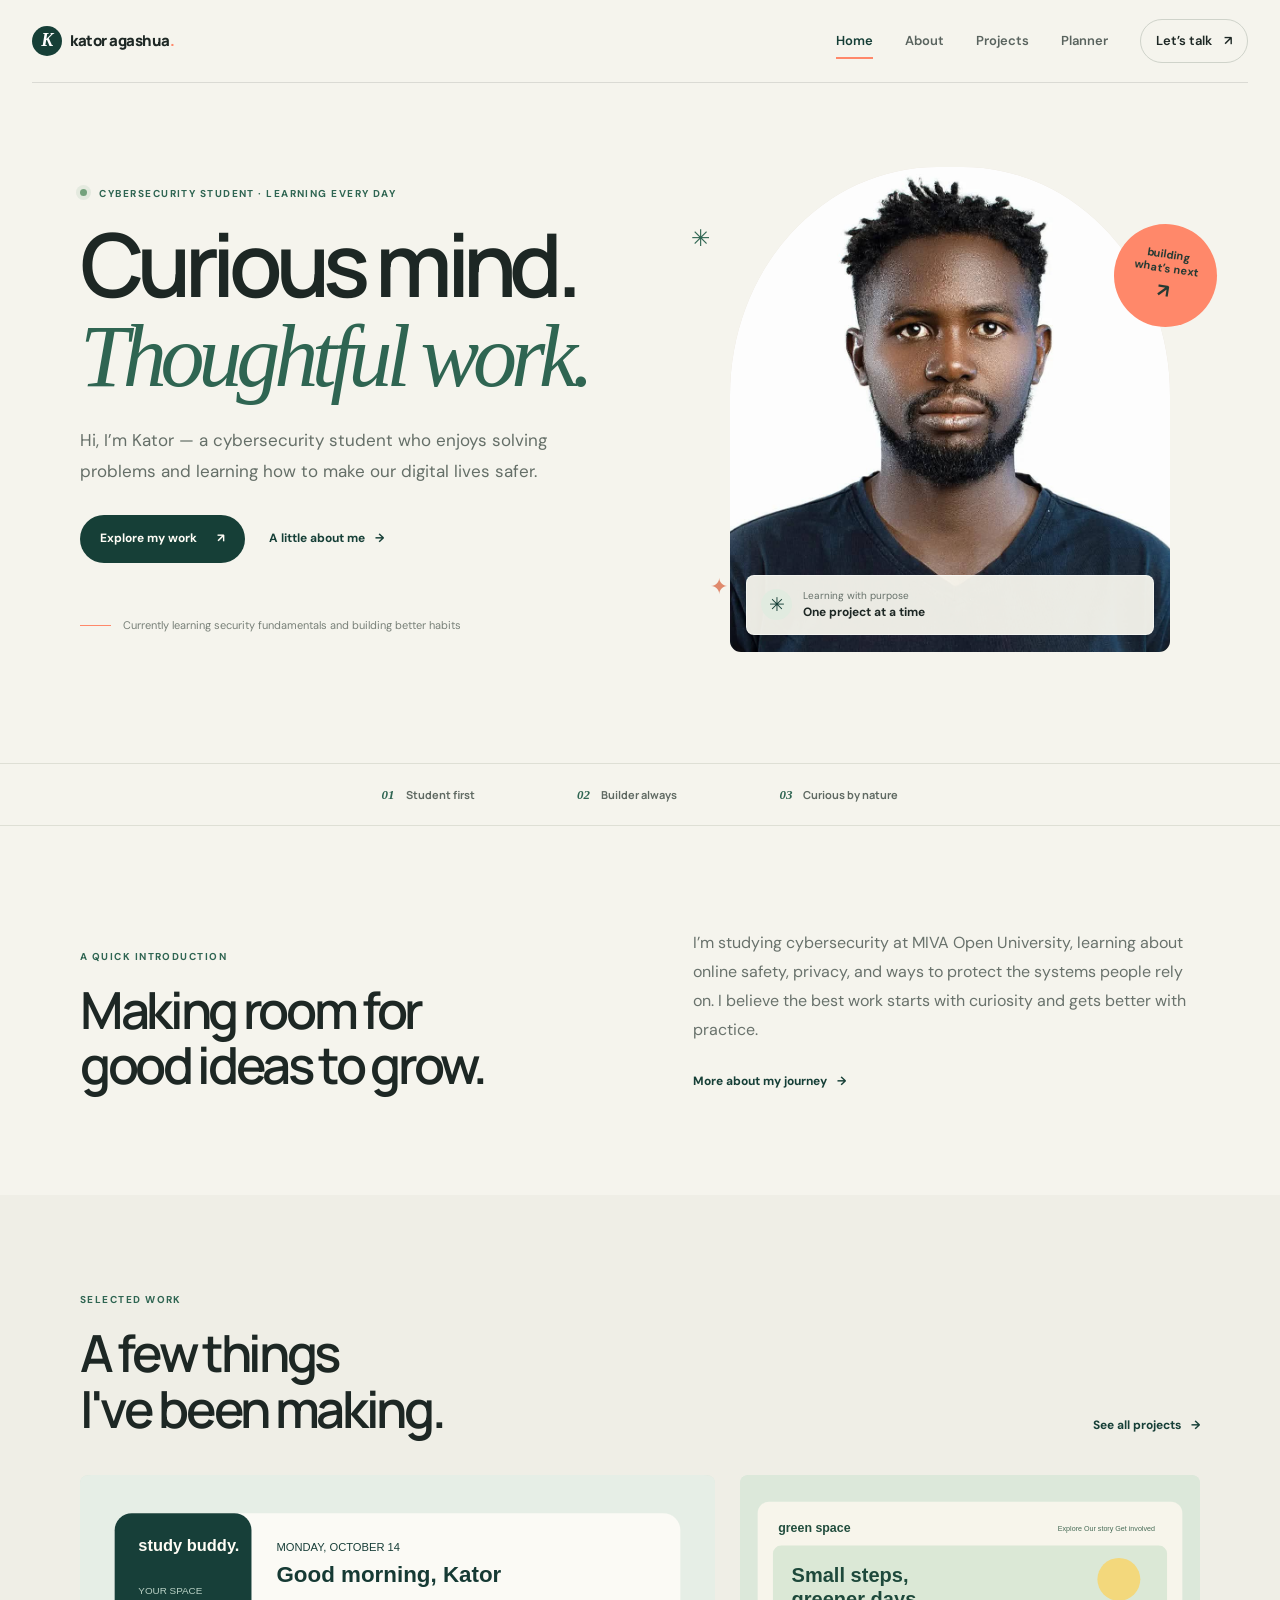
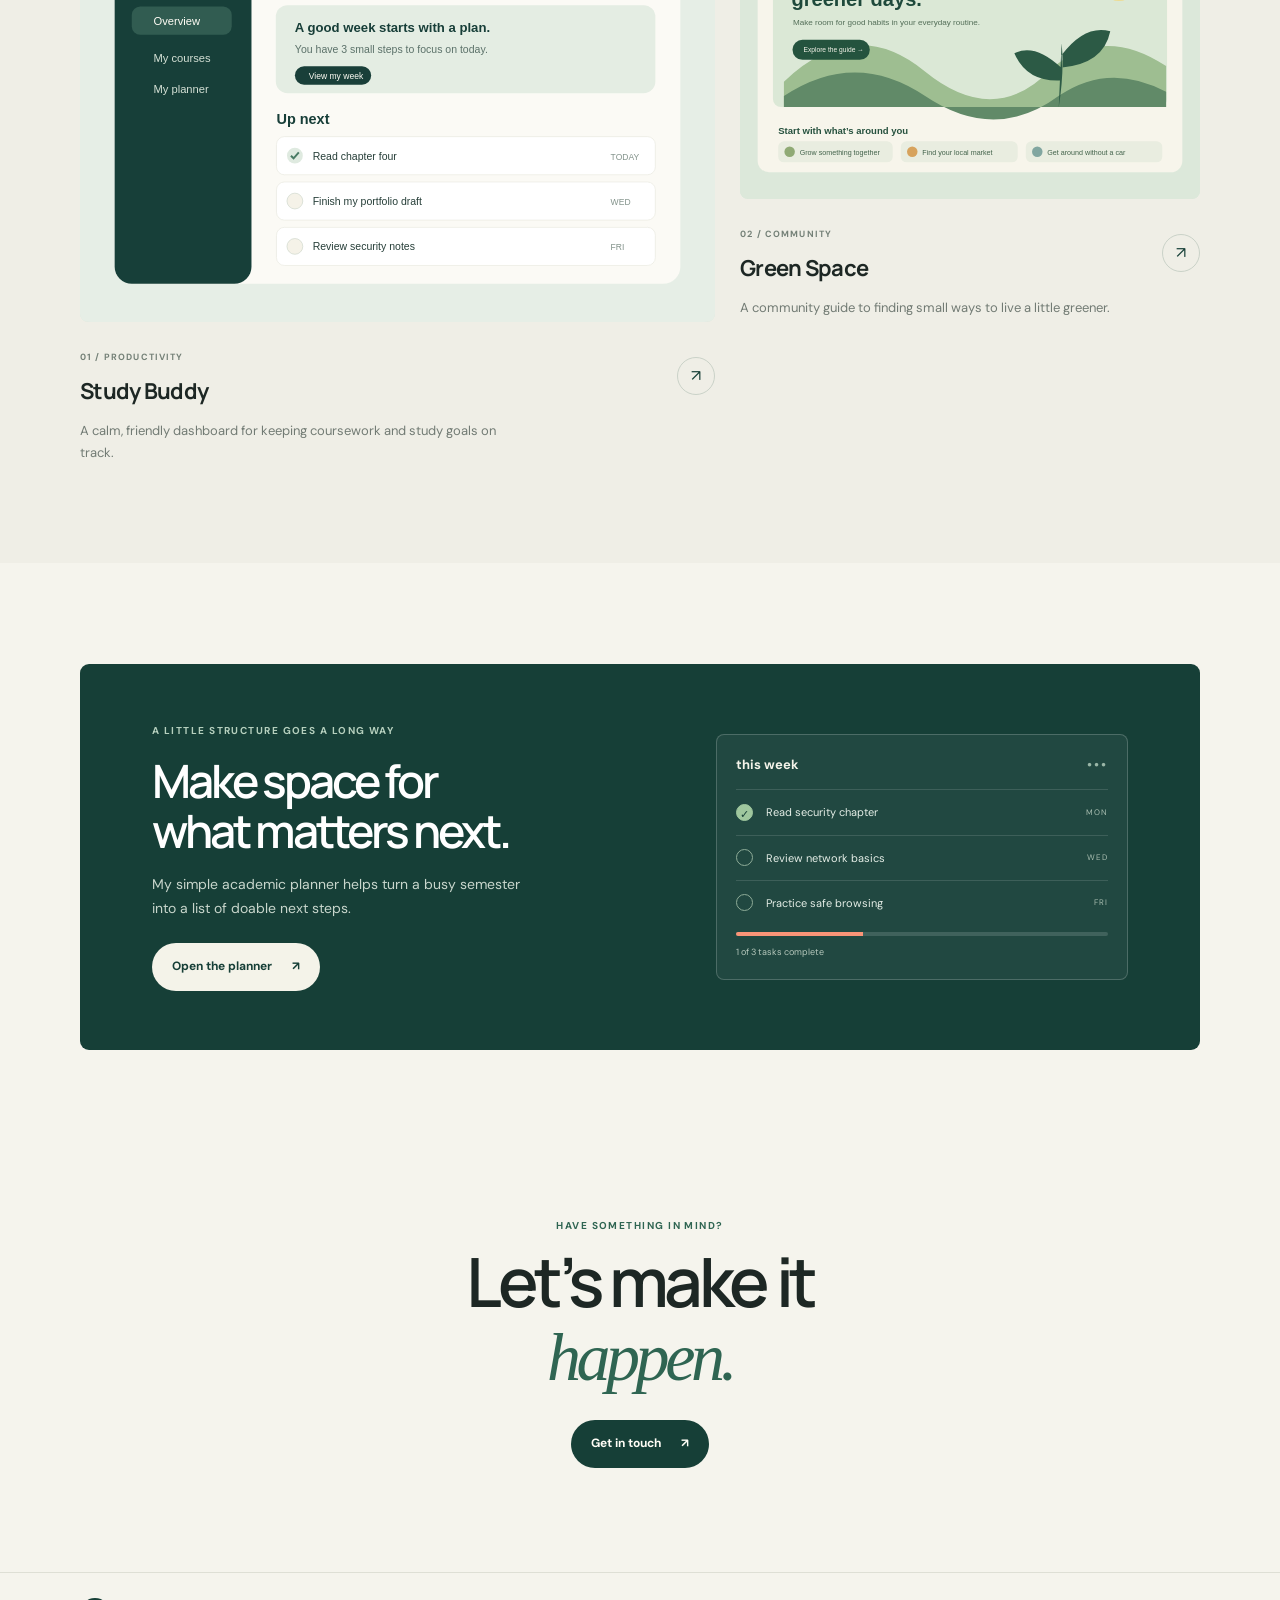
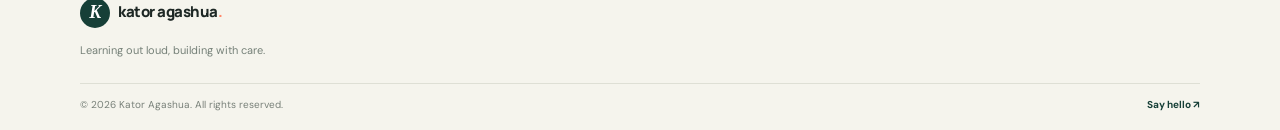
==== commit 7c53b805: "Student-portfolio: Changed student major across the website and changed expected graduation date in " ====
--- a/index.html
+++ b/index.html
@@ -3,7 +3,7 @@
   <head>
     <meta charset="utf-8">
     <meta name="viewport" content="width=device-width, initial-scale=1">
-    <meta name="description" content="Meet Kator Agashua, a computer science student creating useful, thoughtful digital experiences.">
+    <meta name="description" content="Meet Kator Agashua, a cybersecurity student learning about privacy and safer digital experiences.">
     <meta name="theme-color" content="#f5f4ed">
     <title>Kator Agashua — Student Portfolio</title>
     <link rel="preconnect" href="https://fonts.googleapis.com">
@@ -24,11 +24,11 @@
     <main id="main">
       <section class="hero section-wrap">
         <div class="hero-copy">
-          <p class="eyebrow"><span class="status-dot"></span> Computer science student · Learning every day</p>
+          <p class="eyebrow"><span class="status-dot"></span> Cybersecurity student · Learning every day</p>
           <h1>Curious mind.<br><span class="highlight">Thoughtful work.</span></h1>
-          <p class="hero-lede">Hi, I’m Kator — a student, creative problem-solver, and aspiring software developer turning little ideas into useful digital experiences.</p>
+          <p class="hero-lede">Hi, I’m Kator — a cybersecurity student who enjoys solving problems and learning how to make our digital lives safer.</p>
           <div class="hero-actions"><a class="button button-dark" href="projects.html">Explore my work <span aria-hidden="true">↗</span></a><a class="text-link" href="about.html">A little about me <span aria-hidden="true">→</span></a></div>
-          <div class="hero-note"><span class="note-line"></span><span>Currently learning JavaScript &amp; building better habits</span></div>
+          <div class="hero-note"><span class="note-line"></span><span>Currently learning security fundamentals and building better habits</span></div>
         </div>
         <div class="hero-visual">
           <div class="portrait-frame">
@@ -46,7 +46,7 @@
 
       <section class="section-wrap home-about section-space">
         <div class="section-heading"><p class="eyebrow">A quick introduction</p><h2>Making room for<br>good ideas to grow.</h2></div>
-        <div class="home-about-copy"><p>I’m studying computer science at MIVA Open University, where I’m building a strong foundation in web development and problem-solving. I believe the best work starts with curiosity and gets better with practice.</p><a class="text-link" href="about.html">More about my journey <span aria-hidden="true">→</span></a></div>
+        <div class="home-about-copy"><p>I’m studying cybersecurity at MIVA Open University, learning about online safety, privacy, and ways to protect the systems people rely on. I believe the best work starts with curiosity and gets better with practice.</p><a class="text-link" href="about.html">More about my journey <span aria-hidden="true">→</span></a></div>
       </section>
 
       <section class="featured-section section-space">
@@ -70,7 +70,7 @@
 
       <section class="planner-callout section-wrap">
         <div><p class="eyebrow">A little structure goes a long way</p><h2>Make space for<br>what matters next.</h2><p>My simple academic planner helps turn a busy semester into a list of doable next steps.</p><a class="button button-light" href="planner.html">Open the planner <span aria-hidden="true">↗</span></a></div>
-        <div class="planner-preview" aria-hidden="true"><div class="preview-top"><span>this week</span><span class="preview-dots">•••</span></div><div class="preview-task"><span class="preview-check checked">✓</span><span>Read chapter 04</span><small>MON</small></div><div class="preview-task"><span class="preview-check"></span><span>Finish portfolio draft</span><small>WED</small></div><div class="preview-task"><span class="preview-check"></span><span>Review JavaScript notes</span><small>FRI</small></div><div class="preview-progress"><span></span></div><small class="preview-caption">1 of 3 tasks complete</small></div>
+        <div class="planner-preview" aria-hidden="true"><div class="preview-top"><span>this week</span><span class="preview-dots">•••</span></div><div class="preview-task"><span class="preview-check checked">✓</span><span>Read security chapter</span><small>MON</small></div><div class="preview-task"><span class="preview-check"></span><span>Review network basics</span><small>WED</small></div><div class="preview-task"><span class="preview-check"></span><span>Practice safe browsing</span><small>FRI</small></div><div class="preview-progress"><span></span></div><small class="preview-caption">1 of 3 tasks complete</small></div>
       </section>
 
       <section class="closing-cta section-wrap"><p class="eyebrow">Have something in mind?</p><h2>Let’s make it<br><span class="highlight">happen.</span></h2><a class="button button-dark" href="contact.html">Get in touch <span aria-hidden="true">↗</span></a></section>
